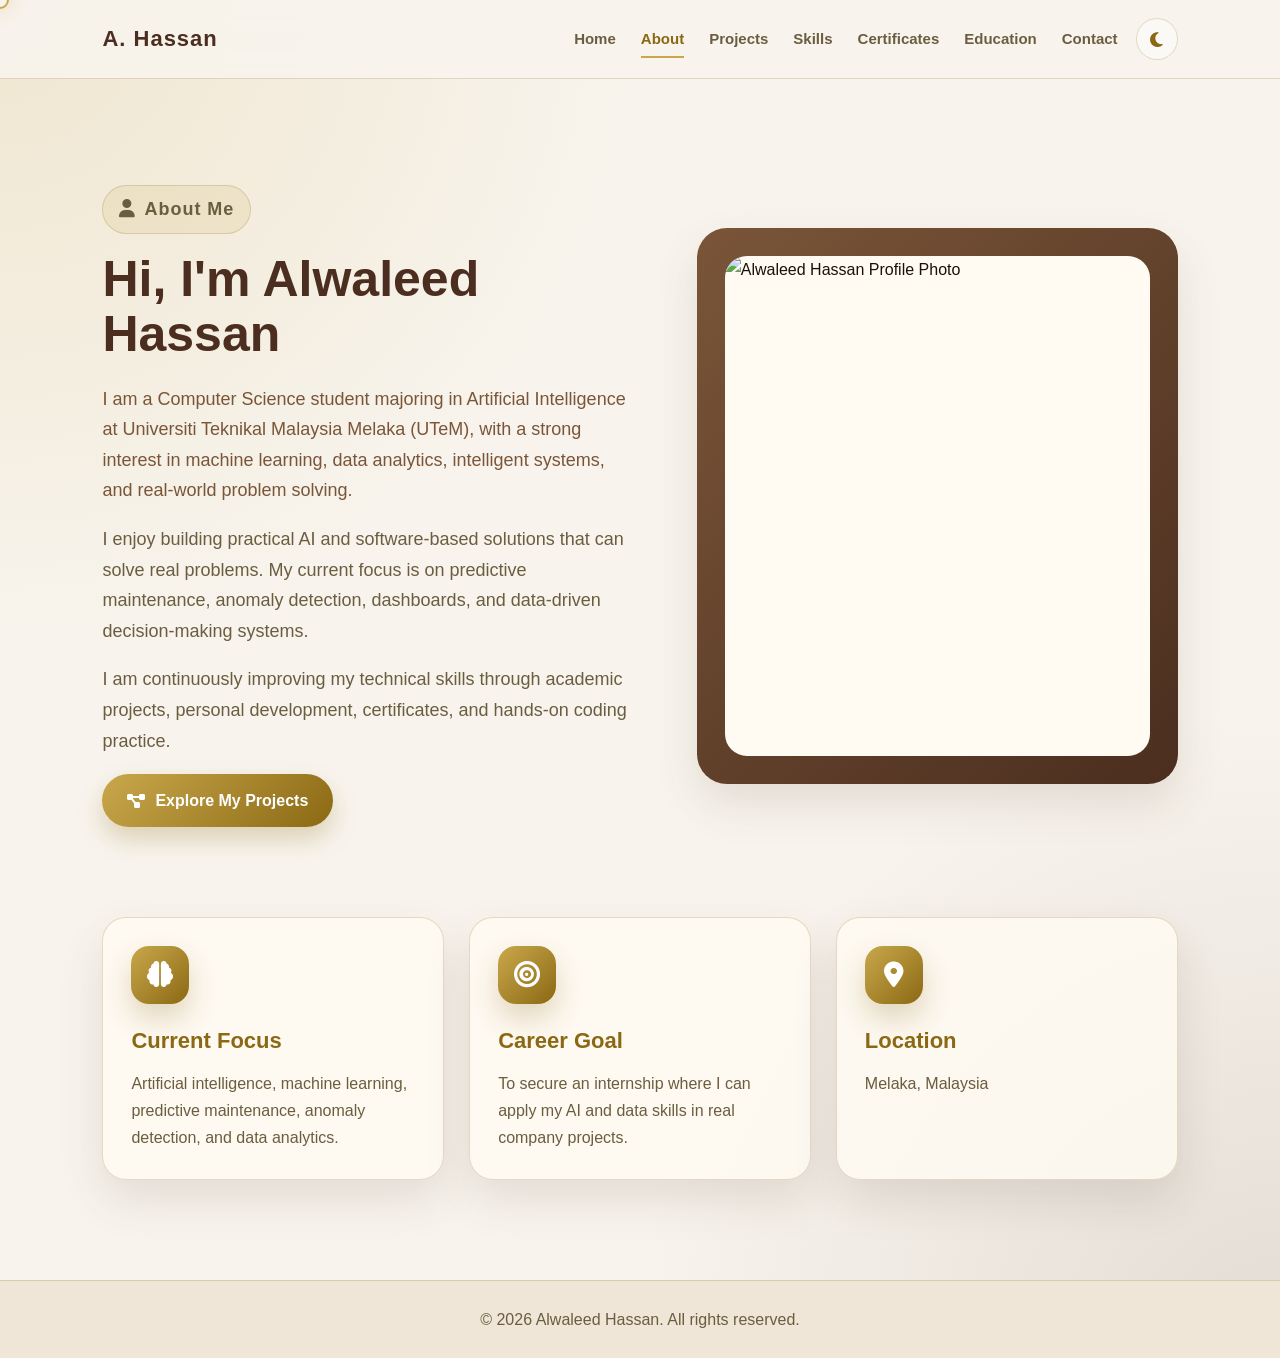
==== about.html @ 190d35f1 "Add files via upload" ====
<!DOCTYPE html>
<html lang="en">
<head>
  <meta charset="UTF-8" />
  <meta name="viewport" content="width=device-width, initial-scale=1.0" />

  <title>About | Alwaleed Hassan</title>
  <link rel="icon" type="image/png" href="assets/favicon.png.png" />
  <link rel="stylesheet" href="style.css" />

  <!-- Font Awesome Icons -->
  <link
    rel="stylesheet"
    href="https://cdnjs.cloudflare.com/ajax/libs/font-awesome/6.5.0/css/all.min.css"
  />
</head>
<body>

  <div class="custom-cursor" id="customCursor"></div>

  <header class="navbar">
    <a href="index.html" class="logo">A. Hassan</a>

    <div class="nav-right">
      <nav class="nav-links" id="navLinks">
        <a href="index.html">Home</a>
        <a href="about.html" class="active">About</a>
        <a href="projects.html">Projects</a>
        <a href="skills.html">Skills</a>
        <a href="certificates.html">Certificates</a>
        <a href="education.html">Education</a>
        <a href="contact.html">Contact</a>
      </nav>

      <button class="theme-toggle" id="themeToggle" aria-label="Toggle dark mode">
        <i class="fa-solid fa-moon"></i>
      </button>

      <button class="menu-btn" id="menuBtn" aria-label="Open menu">
        <i class="fa-solid fa-bars"></i>
      </button>
    </div>
  </header>

  <main class="page">

    <section class="about-hero">
      <div class="about-left">
        <p class="eyebrow">
          <i class="fa-solid fa-user"></i>
          About Me
        </p>

        <h1>Hi, I'm Alwaleed Hassan</h1>

        <p class="about-intro">
          I am a Computer Science student majoring in Artificial Intelligence at
          Universiti Teknikal Malaysia Melaka (UTeM), with a strong interest in
          machine learning, data analytics, intelligent systems, and real-world
          problem solving.
        </p>

        <p>
          I enjoy building practical AI and software-based solutions that can solve
          real problems. My current focus is on predictive maintenance, anomaly
          detection, dashboards, and data-driven decision-making systems.
        </p>

        <p>
          I am continuously improving my technical skills through academic projects,
          personal development, certificates, and hands-on coding practice.
        </p>

        <a href="projects.html" class="btn primary">
          <i class="fa-solid fa-diagram-project"></i>
          Explore My Projects
        </a>
      </div>

      <div class="about-photo-box">
        <img src="assets/Images/profile.jpg.jpeg" alt="Alwaleed Hassan Profile Photo">
      </div>
    </section>

    <section class="about-highlights">
      <div class="overview-card">
        <div class="card-icon">
          <i class="fa-solid fa-brain"></i>
        </div>

        <h3>Current Focus</h3>

        <p>
          Artificial intelligence, machine learning, predictive maintenance,
          anomaly detection, and data analytics.
        </p>
      </div>

      <div class="overview-card">
        <div class="card-icon">
          <i class="fa-solid fa-bullseye"></i>
        </div>

        <h3>Career Goal</h3>

        <p>
          To secure an internship where I can apply my AI and data skills
          in real company projects.
        </p>
      </div>

      <div class="overview-card">
        <div class="card-icon">
          <i class="fa-solid fa-location-dot"></i>
        </div>

        <h3>Location</h3>

        <p>Melaka, Malaysia</p>
      </div>
    </section>

  </main>

  <footer>
    <p>© 2026 Alwaleed Hassan. All rights reserved.</p>
  </footer>

  <script src="script.js"></script>
</body>
</html>
---- style.css ----
* {
  margin: 0;
  padding: 0;
  box-sizing: border-box;
  font-family: "Segoe UI", Arial, sans-serif;
}

:root {
  --bg: #f8f4ed;
  --bg-soft: #efe6d7;
  --card: #fffaf2;
  --brown: #4b2e1f;
  --brown-soft: #7a5538;
  --gold: #c9a84c;
  --gold-dark: #8b6914;
  --text: #1a1208;
  --muted: #6b5d3f;
  --border: rgba(139, 105, 20, 0.22);
  --shadow: 0 20px 45px rgba(75, 46, 31, 0.12);
  --navbar-bg: rgba(248, 244, 237, 0.92);
  --button-light: rgba(255, 255, 255, 0.45);
}

body.dark-mode {
  --bg: #0f0b08;
  --bg-soft: #17110d;
  --card: #211711;
  --brown: #f5efe7;
  --brown-soft: #c8a27a;
  --gold: #d6a85c;
  --gold-dark: #d6a85c;
  --text: #f5efe7;
  --muted: #c8b7a6;
  --border: rgba(214, 168, 92, 0.25);
  --shadow: 0 20px 45px rgba(0, 0, 0, 0.35);
  --navbar-bg: rgba(15, 11, 8, 0.9);
  --button-light: rgba(255, 255, 255, 0.06);
}

html {
  scroll-behavior: smooth;
}

body {
  background:
    radial-gradient(circle at top left, rgba(201, 168, 76, 0.18), transparent 35%),
    radial-gradient(circle at bottom right, rgba(75, 46, 31, 0.12), transparent 35%),
    var(--bg);
  color: var(--text);
  line-height: 1.7;
  cursor: none;
  transition: background 0.35s ease, color 0.35s ease;
}

a,
button,
.btn,
.certificate-card,
.skill-category,
.overview-card,
.hero-card,
.about-photo-box {
  cursor: none;
}

/* Custom Cursor */
.custom-cursor {
  width: 18px;
  height: 18px;
  border: 2px solid var(--gold);
  border-radius: 50%;
  position: fixed;
  top: 0;
  left: 0;
  pointer-events: none;
  z-index: 99999;
  transform: translate(-50%, -50%);
  transition:
    width 0.18s ease,
    height 0.18s ease,
    background 0.18s ease,
    border-color 0.18s ease,
    opacity 0.18s ease;
  box-shadow: 0 0 18px rgba(201, 168, 76, 0.35);
}

.custom-cursor.cursor-hover {
  width: 42px;
  height: 42px;
  background: rgba(201, 168, 76, 0.14);
  border-color: var(--gold-dark);
}

.custom-cursor.cursor-hidden {
  opacity: 0;
}

/* Navbar */
.navbar {
  width: 100%;
  padding: 18px 8%;
  display: flex;
  justify-content: space-between;
  align-items: center;
  background: var(--navbar-bg);
  backdrop-filter: blur(14px);
  border-bottom: 1px solid var(--border);
  position: fixed;
  top: 0;
  z-index: 1000;
  transition: background 0.35s ease, border 0.35s ease;
}

.logo {
  color: var(--brown);
  text-decoration: none;
  font-size: 22px;
  font-weight: 800;
  letter-spacing: 1px;
}

.nav-right {
  display: flex;
  align-items: center;
  gap: 18px;
}

.nav-links {
  display: flex;
  gap: 25px;
}

.nav-links a {
  text-decoration: none;
  color: var(--muted);
  font-size: 15px;
  font-weight: 600;
  transition: 0.3s;
  position: relative;
}

.nav-links a::after {
  content: "";
  width: 0;
  height: 2px;
  background: var(--gold);
  position: absolute;
  left: 0;
  bottom: -6px;
  transition: 0.3s;
}

.nav-links a:hover,
.nav-links a.active {
  color: var(--gold-dark);
}

.nav-links a:hover::after,
.nav-links a.active::after {
  width: 100%;
}

.theme-toggle {
  width: 42px;
  height: 42px;
  border-radius: 50%;
  border: 1px solid var(--border);
  background: var(--button-light);
  color: var(--gold-dark);
  font-size: 17px;
  display: flex;
  align-items: center;
  justify-content: center;
  transition: 0.3s;
}

.theme-toggle:hover {
  transform: translateY(-3px);
  border-color: var(--gold);
  box-shadow: 0 12px 25px rgba(139, 105, 20, 0.18);
}

.menu-btn {
  display: none;
  background: none;
  border: none;
  color: var(--brown);
  font-size: 30px;
}

/* General Page */
.page,
.home {
  padding-top: 85px;
}

/* Home Hero */
.hero {
  min-height: 90vh;
  padding: 70px 8%;
  display: grid;
  grid-template-columns: 1.3fr 0.8fr;
  align-items: center;
  gap: 55px;
}

.eyebrow {
  display: inline-flex;
  align-items: center;
  gap: 8px;
  color: var(--gold-dark);
  background: rgba(201, 168, 76, 0.14);
  border: 1px solid var(--border);
  padding: 8px 16px;
  border-radius: 30px;
  font-size: 13px;
  font-weight: 700;
  letter-spacing: 1px;
  margin-bottom: 18px;
}

.hero h1 {
  font-size: 68px;
  line-height: 1.05;
  color: var(--brown);
  margin-bottom: 14px;
}

.hero h2 {
  font-size: 26px;
  color: var(--gold-dark);
  margin-bottom: 20px;
}

.hero-text {
  max-width: 680px;
  color: var(--muted);
  font-size: 18px;
}

.hero-buttons {
  display: flex;
  gap: 16px;
  margin-top: 32px;
  flex-wrap: wrap;
}

.btn {
  text-decoration: none;
  padding: 13px 25px;
  border-radius: 50px;
  font-weight: 800;
  display: inline-flex;
  align-items: center;
  gap: 10px;
  transition: 0.3s;
}

.primary {
  background: linear-gradient(135deg, var(--gold), var(--gold-dark));
  color: white;
  box-shadow: 0 12px 25px rgba(139, 105, 20, 0.25);
}

.primary:hover {
  transform: translateY(-4px);
  box-shadow: 0 18px 35px rgba(139, 105, 20, 0.32);
}

.secondary {
  color: var(--brown);
  border: 1px solid var(--border);
  background: var(--button-light);
}

.secondary:hover {
  transform: translateY(-4px);
  color: var(--gold-dark);
  border-color: var(--gold);
}

/* Hero Card */
.hero-card {
  background: rgba(255, 250, 242, 0.78);
  border: 1px solid var(--border);
  border-radius: 30px;
  padding: 35px;
  text-align: center;
  box-shadow: var(--shadow);
  animation: floatCard 4s ease-in-out infinite;
}

body.dark-mode .hero-card,
body.dark-mode .overview-card,
body.dark-mode .skill-category,
body.dark-mode .certificate-card,
body.dark-mode .skills-note,
body.dark-mode .certificates-note,
body.dark-mode .project-note {
  background: rgba(33, 23, 17, 0.9);
}

.profile-photo-circle {
  width: 170px;
  height: 170px;
  border-radius: 50%;
  overflow: hidden;
  margin: 0 auto 24px;
  border: 5px solid rgba(201, 168, 76, 0.35);
  box-shadow: 0 0 40px rgba(201, 168, 76, 0.35);
  background: var(--gold);
}

.profile-photo-circle img {
  width: 100%;
  height: 100%;
  object-fit: cover;
  object-position: center top;
  display: block;
}

.hero-card h3 {
  font-size: 26px;
  color: var(--brown);
  margin-bottom: 10px;
}

.hero-card p {
  color: var(--muted);
}

@keyframes floatCard {
  0%, 100% {
    transform: translateY(0);
  }

  50% {
    transform: translateY(-14px);
  }
}

/* Quick Overview */
.quick-section {
  padding: 80px 8% 100px;
}

.section-title {
  text-align: center;
  margin-bottom: 45px;
}

.section-title p {
  color: var(--gold-dark);
  font-weight: 800;
  letter-spacing: 1px;
}

.section-title h2 {
  color: var(--brown);
  font-size: 38px;
}

.overview-grid {
  display: grid;
  grid-template-columns: repeat(3, 1fr);
  gap: 25px;
}

.overview-card {
  background: rgba(255, 250, 242, 0.82);
  border: 1px solid var(--border);
  border-radius: 24px;
  padding: 28px;
  box-shadow: var(--shadow);
  transition: 0.3s;
}

.overview-card:hover {
  transform: translateY(-8px);
  border-color: var(--gold);
}

.overview-card h3 {
  color: var(--gold-dark);
  margin-bottom: 10px;
  font-size: 22px;
}

.overview-card p {
  color: var(--muted);
}

.card-icon {
  width: 58px;
  height: 58px;
  border-radius: 18px;
  background: linear-gradient(135deg, var(--gold), var(--gold-dark));
  color: white;
  display: flex;
  align-items: center;
  justify-content: center;
  font-size: 26px;
  margin-bottom: 18px;
  box-shadow: 0 14px 28px rgba(139, 105, 20, 0.24);
}

/* About Page */
.about-hero {
  padding: 100px 8% 70px;
  display: grid;
  grid-template-columns: 1fr 0.9fr;
  gap: 60px;
  align-items: center;
}

.about-left h1 {
  font-size: 50px;
  color: var(--brown);
  margin-bottom: 22px;
  line-height: 1.1;
}

.about-left p {
  color: var(--muted);
  font-size: 18px;
  margin-bottom: 18px;
  max-width: 680px;
}

.about-intro {
  font-weight: 500;
  color: var(--brown-soft) !important;
}

.about-photo-box {
  background: linear-gradient(135deg, var(--brown-soft), var(--brown));
  padding: 28px;
  border-radius: 30px;
  box-shadow: var(--shadow);
  min-height: 520px;
  display: flex;
  align-items: center;
  justify-content: center;
}

.about-photo-box img {
  width: 100%;
  height: 500px;
  object-fit: cover;
  object-position: center top;
  border-radius: 22px;
  display: block;
  background: var(--card);
}

.about-highlights {
  padding: 20px 8% 100px;
  display: grid;
  grid-template-columns: repeat(3, 1fr);
  gap: 25px;
}

/* Skills Page Shared */
.skills-page,
.certificates-page,
.projects-page,
.education-page,
.contact-page {
  padding-top: 85px;
}

.skills-hero,
.certificates-hero,
.projects-hero,
.education-hero,
.contact-hero {
  padding: 90px 8% 45px;
  text-align: center;
}

.skills-hero h1,
.certificates-hero h1,
.projects-hero h1,
.education-hero h1,
.contact-hero h1 {
  font-size: 54px;
  color: var(--brown);
  margin-bottom: 14px;
  line-height: 1.1;
}

.skills-hero p,
.certificates-hero p,
.projects-hero p,
.education-hero p,
.contact-hero p {
  max-width: 780px;
  margin: auto;
  color: var(--muted);
  font-size: 18px;
}

.skills-section,
.certificates-section,
.projects-section,
.education-section,
.contact-section {
  padding: 35px 8% 100px;
}

/* Footer */
footer {
  text-align: center;
  padding: 25px 8%;
  border-top: 1px solid var(--border);
  background: var(--bg-soft);
  color: var(--muted);
  transition: background 0.35s ease;
}

/* Responsive */
@media (max-width: 900px) {
  body {
    cursor: auto;
  }

  a,
  button,
  .btn,
  .certificate-card,
  .skill-category,
  .overview-card,
  .hero-card,
  .about-photo-box {
    cursor: pointer;
  }

  .custom-cursor {
    display: none;
  }

  .hero {
    grid-template-columns: 1fr;
    text-align: center;
    padding-top: 55px;
  }

  .hero-text {
    margin: auto;
  }

  .hero-buttons {
    justify-content: center;
  }

  .overview-grid,
  .about-highlights {
    grid-template-columns: 1fr;
  }

  .hero h1 {
    font-size: 44px;
  }

  .hero h2 {
    font-size: 21px;
  }

  .about-hero {
    grid-template-columns: 1fr;
    text-align: center;
    padding-top: 70px;
  }

  .about-left p {
    margin-left: auto;
    margin-right: auto;
  }

  .about-left h1 {
    font-size: 38px;
  }

  .about-photo-box {
    min-height: auto;
  }

  .about-photo-box img {
    height: 430px;
  }

  .nav-right {
    gap: 10px;
  }

  .nav-links {
    position: absolute;
    top: 75px;
    right: 8%;
    width: 240px;
    background: var(--card);
    border: 1px solid var(--border);
    border-radius: 18px;
    padding: 20px;
    display: none;
    flex-direction: column;
    box-shadow: var(--shadow);
  }

  .nav-links.active {
    display: flex;
  }

  .menu-btn {
    display: block;
  }

  .skills-hero h1,
  .certificates-hero h1,
  .projects-hero h1,
  .education-hero h1,
  .contact-hero h1 {
    font-size: 40px;
  }
}
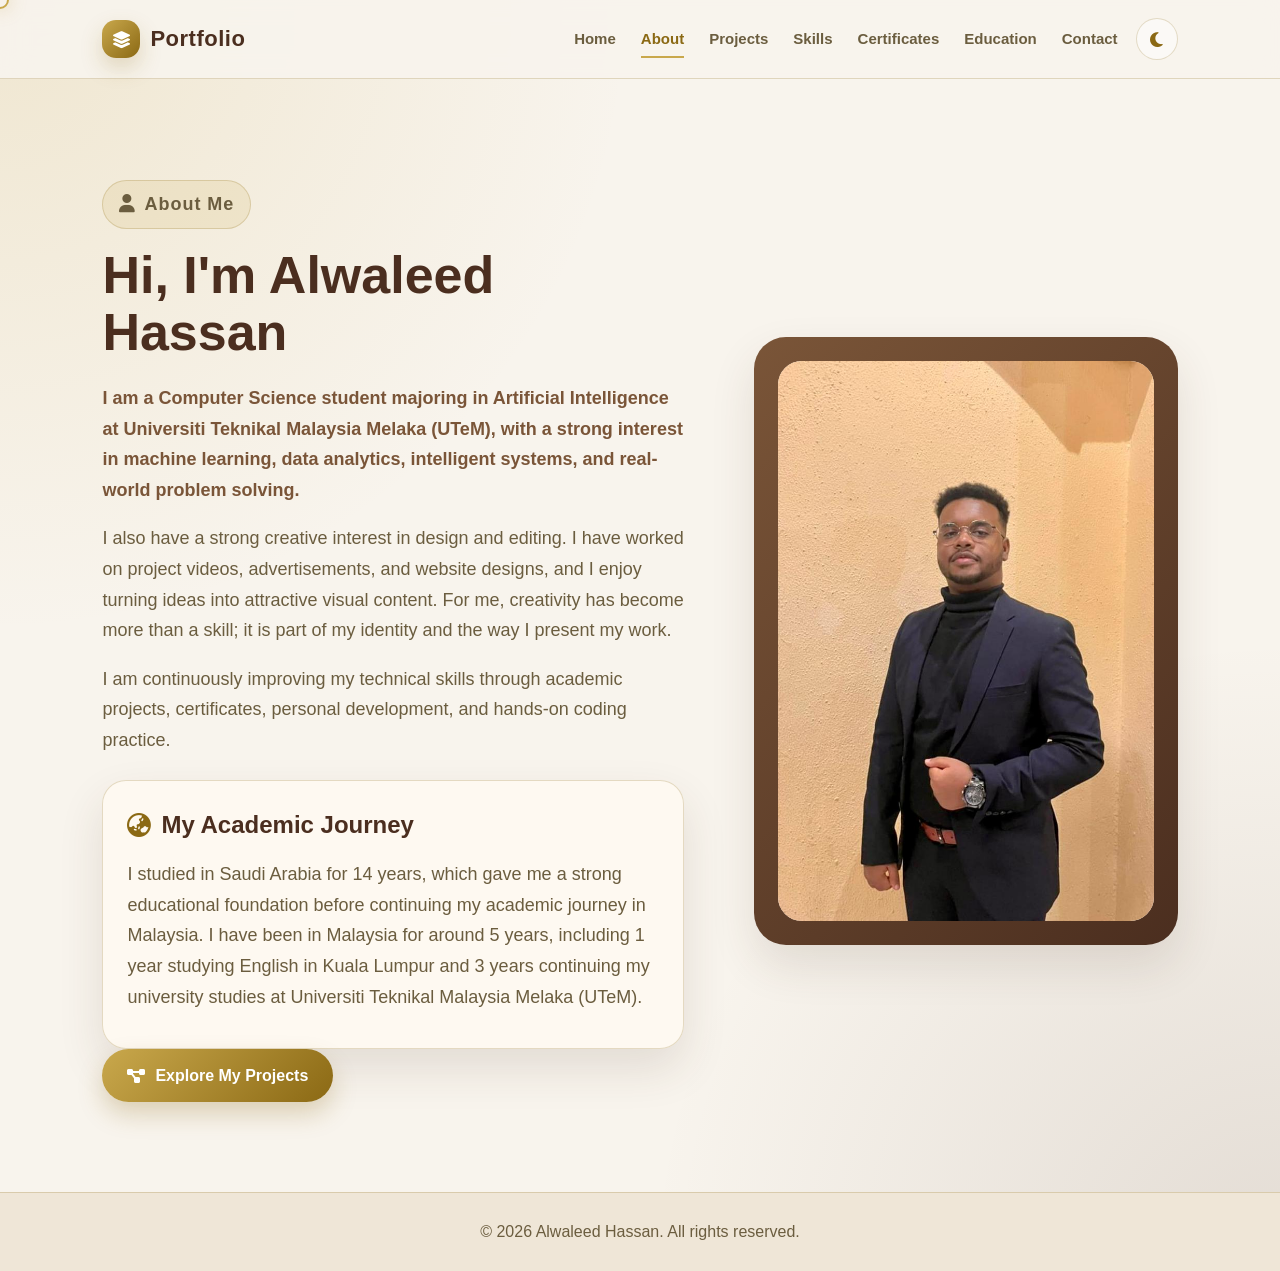
==== commit 8cc20881: "Add files via upload" ====
--- a/about.html
+++ b/about.html
@@ -5,6 +5,7 @@
   <meta name="viewport" content="width=device-width, initial-scale=1.0" />
 
   <title>About | Alwaleed Hassan</title>
+
   <link rel="icon" type="image/png" href="assets/favicon.png.png" />
   <link rel="stylesheet" href="style.css" />
 
@@ -13,13 +14,128 @@
     rel="stylesheet"
     href="https://cdnjs.cloudflare.com/ajax/libs/font-awesome/6.5.0/css/all.min.css"
   />
+
+  <style>
+    .about-hero {
+      padding: 95px 8% 90px;
+      display: grid;
+      grid-template-columns: 1.1fr 0.8fr;
+      gap: 70px;
+      align-items: center;
+      min-height: calc(100vh - 85px);
+    }
+
+    .about-left h1 {
+      font-size: 52px;
+      color: var(--brown);
+      margin-bottom: 22px;
+      line-height: 1.1;
+    }
+
+    .about-left p {
+      color: var(--muted);
+      font-size: 18px;
+      margin-bottom: 18px;
+      max-width: 760px;
+    }
+
+    .about-intro {
+      font-weight: 600;
+      color: var(--brown-soft) !important;
+    }
+
+    .about-story-box {
+      margin-top: 24px;
+      padding: 24px;
+      border-radius: 24px;
+      background: rgba(255, 250, 242, 0.78);
+      border: 1px solid var(--border);
+      box-shadow: var(--shadow);
+    }
+
+    body.dark-mode .about-story-box {
+      background: rgba(33, 23, 17, 0.9);
+    }
+
+    .about-story-box h2 {
+      color: var(--brown);
+      font-size: 24px;
+      margin-bottom: 14px;
+      display: flex;
+      align-items: center;
+      gap: 10px;
+    }
+
+    .about-story-box h2 i {
+      color: var(--gold-dark);
+    }
+
+    .about-story-box p {
+      margin-bottom: 12px;
+    }
+
+    .about-photo-box {
+      background: linear-gradient(135deg, var(--brown-soft), var(--brown));
+      padding: 24px;
+      border-radius: 32px;
+      box-shadow: var(--shadow);
+      max-width: 480px;
+      margin-left: auto;
+    }
+
+    .about-photo-box img {
+      width: 100%;
+      height: 560px;
+      object-fit: cover;
+      object-position: center 28%;
+      border-radius: 24px;
+      display: block;
+      background: var(--card);
+    }
+
+    @media (max-width: 1000px) {
+      .about-hero {
+        grid-template-columns: 1fr;
+        text-align: center;
+        gap: 45px;
+        padding-top: 70px;
+      }
+
+      .about-left p {
+        margin-left: auto;
+        margin-right: auto;
+      }
+
+      .about-left h1 {
+        font-size: 40px;
+      }
+
+      .about-story-box h2 {
+        justify-content: center;
+      }
+
+      .about-photo-box {
+        margin: auto;
+        max-width: 430px;
+      }
+
+      .about-photo-box img {
+        height: 500px;
+      }
+    }
+  </style>
 </head>
 <body>
 
   <div class="custom-cursor" id="customCursor"></div>
 
   <header class="navbar">
-    <a href="index.html" class="logo">A. Hassan</a>
+    <a href="index.html" class="logo">
+      <span class="logo-icon">
+        <i class="fa-solid fa-layer-group"></i>
+      </span>
+      <span>Portfolio</span>
+    </a>
 
     <div class="nav-right">
       <nav class="nav-links" id="navLinks">
@@ -56,20 +172,35 @@
         <p class="about-intro">
           I am a Computer Science student majoring in Artificial Intelligence at
           Universiti Teknikal Malaysia Melaka (UTeM), with a strong interest in
-          machine learning, data analytics, intelligent systems, and real-world
-          problem solving.
+          machine learning, data analytics, intelligent systems, and real-world problem solving.
         </p>
 
         <p>
-          I enjoy building practical AI and software-based solutions that can solve
-          real problems. My current focus is on predictive maintenance, anomaly
-          detection, dashboards, and data-driven decision-making systems.
+          I also have a strong creative interest in design and editing. I have worked on
+          project videos, advertisements, and website designs, and I enjoy turning ideas
+          into attractive visual content. For me, creativity has become more than a skill;
+          it is part of my identity and the way I present my work.
         </p>
 
         <p>
           I am continuously improving my technical skills through academic projects,
-          personal development, certificates, and hands-on coding practice.
-        </p>
+          certificates, personal development, and hands-on coding practice.
+        </p>
+
+        <div class="about-story-box">
+          <h2>
+            <i class="fa-solid fa-earth-asia"></i>
+            My Academic Journey
+          </h2>
+
+          <p>
+            I studied in Saudi Arabia for 14 years, which gave me a strong educational
+            foundation before continuing my academic journey in Malaysia. I have been
+            in Malaysia for around 5 years, including 1 year studying English in Kuala
+            Lumpur and 3 years continuing my university studies at Universiti Teknikal
+            Malaysia Melaka (UTeM).
+          </p>
+        </div>
 
         <a href="projects.html" class="btn primary">
           <i class="fa-solid fa-diagram-project"></i>
@@ -82,44 +213,6 @@
       </div>
     </section>
 
-    <section class="about-highlights">
-      <div class="overview-card">
-        <div class="card-icon">
-          <i class="fa-solid fa-brain"></i>
-        </div>
-
-        <h3>Current Focus</h3>
-
-        <p>
-          Artificial intelligence, machine learning, predictive maintenance,
-          anomaly detection, and data analytics.
-        </p>
-      </div>
-
-      <div class="overview-card">
-        <div class="card-icon">
-          <i class="fa-solid fa-bullseye"></i>
-        </div>
-
-        <h3>Career Goal</h3>
-
-        <p>
-          To secure an internship where I can apply my AI and data skills
-          in real company projects.
-        </p>
-      </div>
-
-      <div class="overview-card">
-        <div class="card-icon">
-          <i class="fa-solid fa-location-dot"></i>
-        </div>
-
-        <h3>Location</h3>
-
-        <p>Melaka, Malaysia</p>
-      </div>
-    </section>
-
   </main>
 
   <footer>
--- a/style.css
+++ b/style.css
@@ -116,7 +116,23 @@
   text-decoration: none;
   font-size: 22px;
   font-weight: 800;
-  letter-spacing: 1px;
+  letter-spacing: 0.5px;
+  display: inline-flex;
+  align-items: center;
+  gap: 10px;
+}
+
+.logo-icon {
+  width: 38px;
+  height: 38px;
+  border-radius: 14px;
+  background: linear-gradient(135deg, var(--gold), var(--gold-dark));
+  color: white;
+  display: inline-flex;
+  align-items: center;
+  justify-content: center;
+  font-size: 17px;
+  box-shadow: 0 10px 22px rgba(139, 105, 20, 0.22);
 }
 
 .nav-right {
@@ -196,12 +212,32 @@
 
 /* Home Hero */
 .hero {
-  min-height: 90vh;
-  padding: 70px 8%;
+  min-height: 76vh;
+  padding: 55px 8% 35px;
   display: grid;
   grid-template-columns: 1.3fr 0.8fr;
   align-items: center;
   gap: 55px;
+}
+
+.status-line {
+  color: var(--muted);
+  font-size: 14px;
+  font-weight: 800;
+  letter-spacing: 1px;
+  text-transform: uppercase;
+  display: inline-flex;
+  align-items: center;
+  gap: 10px;
+  margin-bottom: 12px;
+}
+
+.status-line span {
+  width: 10px;
+  height: 10px;
+  border-radius: 50%;
+  background: #2ecc71;
+  box-shadow: 0 0 14px rgba(46, 204, 113, 0.7);
 }
 
 .eyebrow {
@@ -219,6 +255,13 @@
   margin-bottom: 18px;
 }
 
+.welcome-text {
+  color: var(--gold-dark);
+  font-size: 22px;
+  font-weight: 800;
+  margin-bottom: 4px;
+}
+
 .hero h1 {
   font-size: 68px;
   line-height: 1.05;
@@ -233,7 +276,7 @@
 }
 
 .hero-text {
-  max-width: 680px;
+  max-width: 720px;
   color: var(--muted);
   font-size: 18px;
 }
@@ -296,7 +339,12 @@
 body.dark-mode .certificate-card,
 body.dark-mode .skills-note,
 body.dark-mode .certificates-note,
-body.dark-mode .project-note {
+body.dark-mode .project-note,
+body.dark-mode .projects-note,
+body.dark-mode .education-card,
+body.dark-mode .education-side-card,
+body.dark-mode .contact-card,
+body.dark-mode .contact-form-card {
   background: rgba(33, 23, 17, 0.9);
 }
 
@@ -341,12 +389,13 @@
 
 /* Quick Overview */
 .quick-section {
-  padding: 80px 8% 100px;
+  padding: 35px 8% 90px;
+  margin-top: -10px;
 }
 
 .section-title {
   text-align: center;
-  margin-bottom: 45px;
+  margin-bottom: 38px;
 }
 
 .section-title p {
@@ -366,11 +415,15 @@
   gap: 25px;
 }
 
+.five-grid {
+  grid-template-columns: repeat(5, 1fr);
+}
+
 .overview-card {
   background: rgba(255, 250, 242, 0.82);
   border: 1px solid var(--border);
   border-radius: 24px;
-  padding: 28px;
+  padding: 25px;
   box-shadow: var(--shadow);
   transition: 0.3s;
 }
@@ -383,11 +436,12 @@
 .overview-card h3 {
   color: var(--gold-dark);
   margin-bottom: 10px;
-  font-size: 22px;
+  font-size: 21px;
 }
 
 .overview-card p {
   color: var(--muted);
+  font-size: 15.5px;
 }
 
 .card-icon {
@@ -460,7 +514,7 @@
   gap: 25px;
 }
 
-/* Skills Page Shared */
+/* Shared Pages */
 .skills-page,
 .certificates-page,
 .projects-page,
@@ -519,6 +573,12 @@
 }
 
 /* Responsive */
+@media (max-width: 1200px) {
+  .five-grid {
+    grid-template-columns: repeat(2, 1fr);
+  }
+}
+
 @media (max-width: 900px) {
   body {
     cursor: auto;
@@ -542,7 +602,7 @@
   .hero {
     grid-template-columns: 1fr;
     text-align: center;
-    padding-top: 55px;
+    padding-top: 45px;
   }
 
   .hero-text {
@@ -554,6 +614,7 @@
   }
 
   .overview-grid,
+  .five-grid,
   .about-highlights {
     grid-template-columns: 1fr;
   }
@@ -564,6 +625,10 @@
 
   .hero h2 {
     font-size: 21px;
+  }
+
+  .welcome-text {
+    font-size: 19px;
   }
 
   .about-hero {
